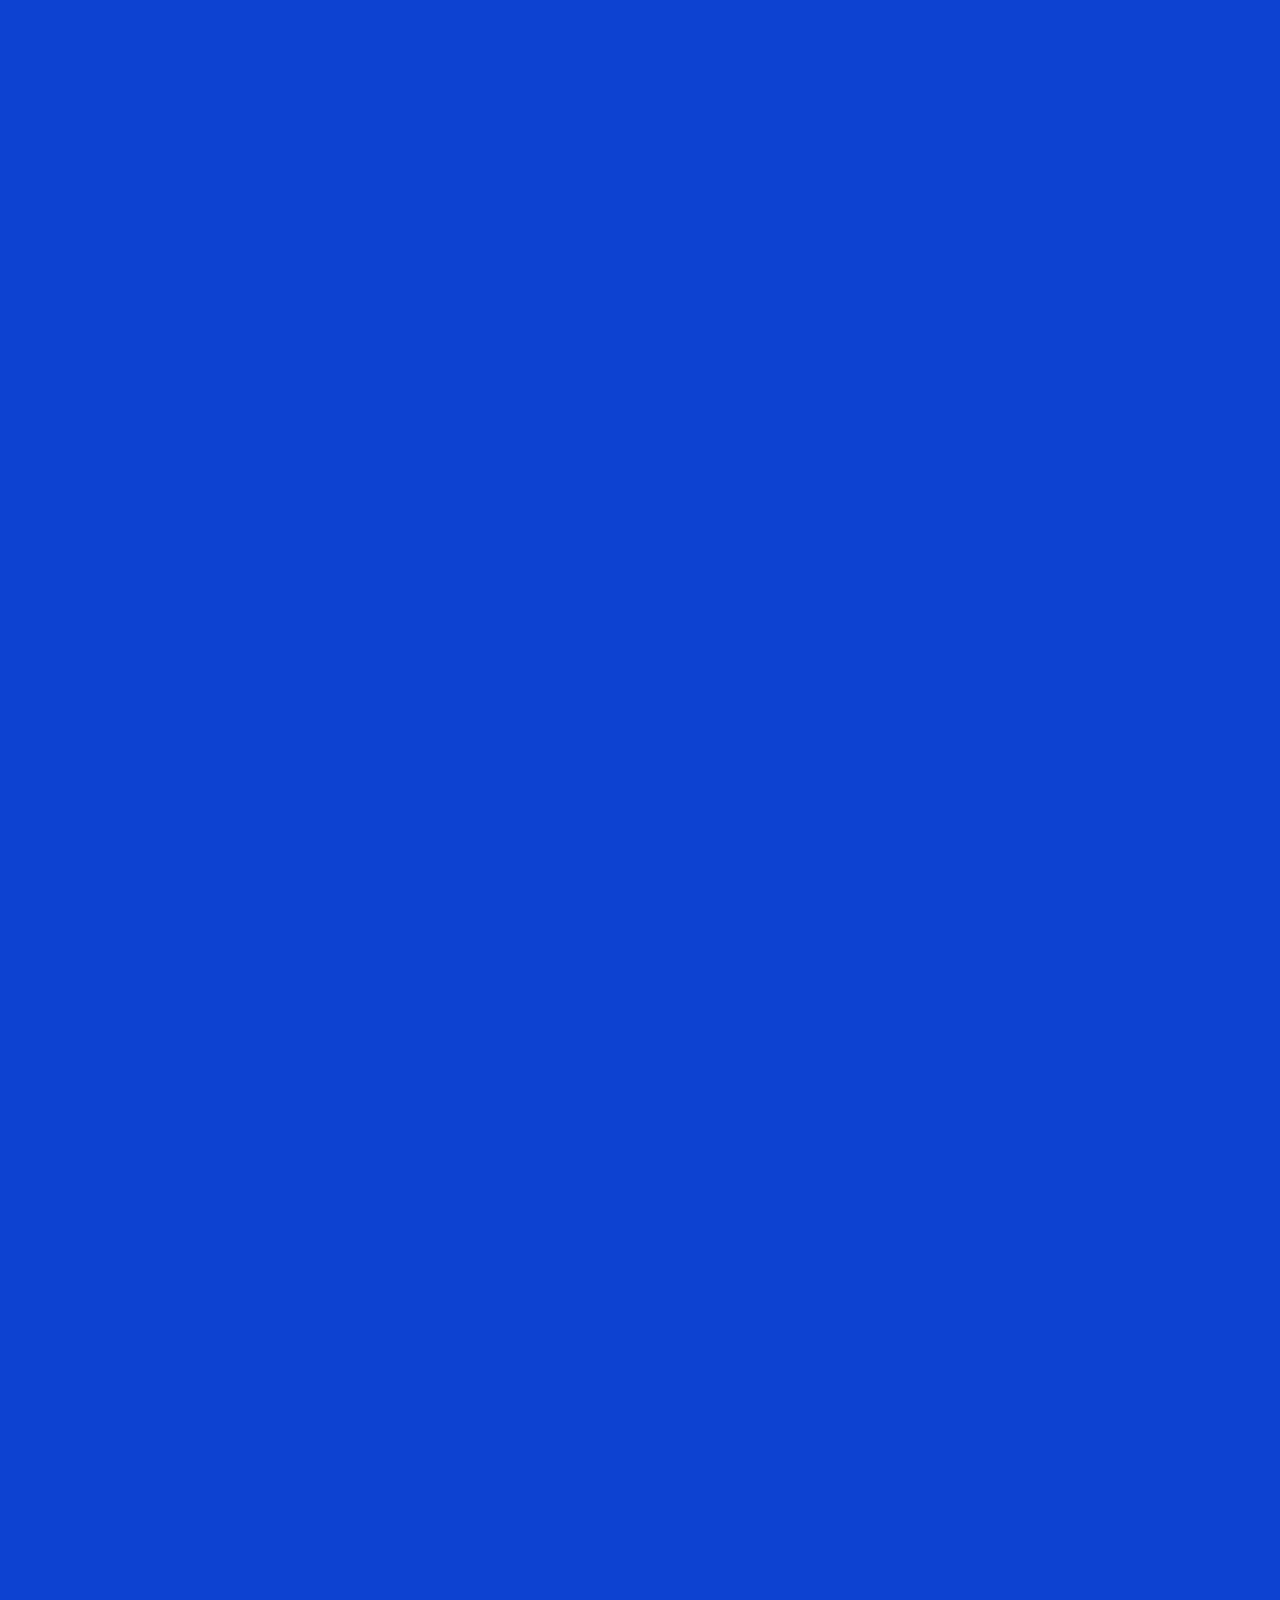
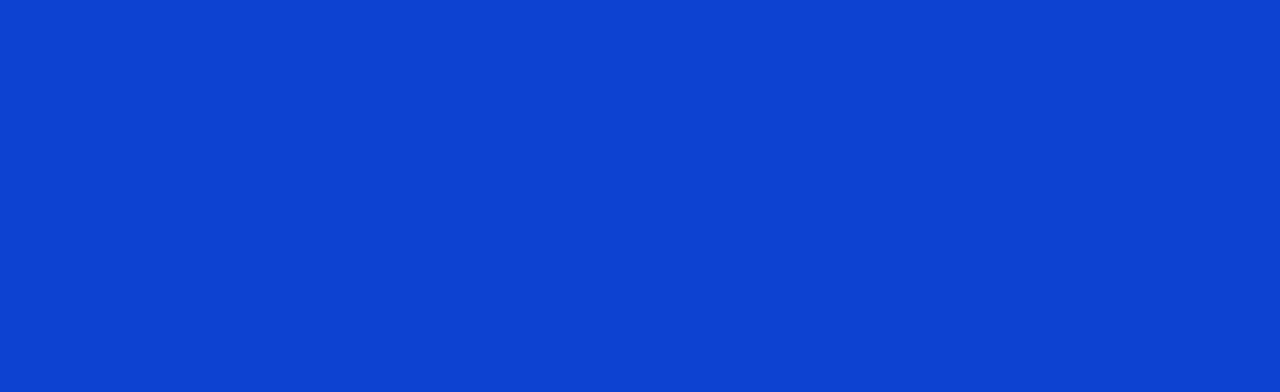
==== contact.html @ adfc702d "initial commit" ====
﻿<!DOCTYPE html>
<!--[if IE 8]><html class="no-js lt-ie9" lang="en"> <![endif]-->
<!--[if gt IE 8]>
<!--><html class="no-js" lang="en"><!--<![endif]-->
<head>

	<!-- Basic Page Needs
	================================================== -->
	<meta charset="utf-8">
	<title>Euthenia</title>
	<meta name="description"  content="Professional Creative Template" />
	<meta name="author" content="IG Design">
	<meta name="keywords"  content="ig design, website, design, html5, css3, jquery, creative, clean, animated, portfolio, blog, one-page, multi-page, corporate, business," />
	<meta property="og:title" content="Professional Creative Template" />
	<meta property="og:type" content="website" />
	<meta property="og:url" content="" />
	<meta property="og:image" content="" />
	<meta property="og:image:width" content="470" />
	<meta property="og:image:height" content="246" />
	<meta property="og:site_name" content="" />
	<meta property="og:description" content="Professional Creative Template" />
	<meta name="twitter:card" content="" />
	<meta name="twitter:site" content="https://twitter.com/IvanGrozdic" />
	<meta name="twitter:domain" content="http://ivang-design.com/" />
	<meta name="twitter:title" content="" />
	<meta name="twitter:description" content="Professional Creative Template" />
	<meta name="twitter:image" content="http://ivang-design.com/" />

	<!-- Mobile Specific Metas
	================================================== -->
	<meta name="viewport" content="width=device-width, initial-scale=1, maximum-scale=1">
	<meta name="theme-color" content="#212121"/>
    <meta name="msapplication-navbutton-color" content="#212121"/>
    <meta name="apple-mobile-web-app-status-bar-style" content="#212121"/>

	<!-- Web Fonts 
	================================================== -->
	<link href="https://fonts.googleapis.com/css?family=Muli:200,200i,300,300i,400,400i,600,600i,700,700i,800,800i,900,900i&amp;subset=latin-ext,vietnamese" rel="stylesheet">
	<link href="https://fonts.googleapis.com/css?family=Roboto:100,100i,300,300i,400,400i,500,500i,700,700i,900,900i&amp;subset=cyrillic,cyrillic-ext,greek,greek-ext,latin-ext,vietnamese" rel="stylesheet">
	
	<!-- CSS
	================================================== -->
	<link rel="stylesheet" href="css/bootstrap.min.css"/>
	<link rel="stylesheet" href="css/font-awesome.min.css"/>
	<link rel="stylesheet" href="css/animsition.min.css"/>
	<link rel="stylesheet" href="css/swiper.min.css"/>
	<link rel="stylesheet" href="css/style.css"/>
			
	<!-- Favicons
	================================================== -->
	<link rel="icon" type="image/png" href="favicon.jpg">
	<link rel="apple-touch-icon" href="apple-touch-icon.jpg">
	<link rel="apple-touch-icon" sizes="72x72" href="apple-touch-icon-72x72.jpg">
	<link rel="apple-touch-icon" sizes="114x114" href="apple-touch-icon-114x114.jpg">
	
	
</head>
<body>

	<!-- Page preloader wrap
	================================================== -->

	<div class="animsition">	
		
		<!-- Nav and Logo
		================================================== -->

		<header class="cd-header cursor-show">
			<div class="header-wrapper">
				<div class="logo-wrap">
					<a href="index.html" class="hover-target animsition-link"><img src="img/logo.png" alt=""></a>
				</div>
				<div class="nav-but-wrap">
					<div class="menu-icon hover-target">
						<span class="menu-icon__line menu-icon__line-left"></span>
						<span class="menu-icon__line"></span>
						<span class="menu-icon__line menu-icon__line-right"></span>
					</div>					
				</div>					
			</div>				
		</header>

		<div class="nav cursor-show">
			<div class="nav__content">
				<div class="curent-page-name-shadow">contact</div>
				<ul class="nav__list">
					<li class="nav__list-item"><a data-toggle="collapse" href="#collapseSub" class="hover-target" role="button" aria-expanded="false" aria-controls="collapseSub">work</a>
						<ul class="sub-links collapse" id="collapseSub">
							<li><a href="index.html" class="hover-target animsition-link">slider centerd title</a></li>
							<li><a href="index-1.html" class="hover-target animsition-link">slider centerd image</a></li>
							<li><a href="index-2.html" class="hover-target animsition-link">slider bottom title</a></li>
							<li><a href="index-3.html" class="hover-target animsition-link">slice revealer</a></li>
							<li><a href="index-4.html" class="hover-target animsition-link">masonry version</a></li>
						</ul>
					</li>
					<li class="nav__list-item"><a href="studio.html" class="hover-target animsition-link">studio</a></li>
					<li class="nav__list-item"><a href="blog.html" class="hover-target animsition-link">news</a></li>
					<li class="nav__list-item active-nav"><a href="contact.html" class="hover-target animsition-link">contact</a></li>
				</ul>
			</div>
		</div>	

		<!-- Primary Page Layout
		================================================== -->	

		<div class="shadow-title parallax-top-shadow">Hola</div>
		
		<div class="section padding-page-top padding-bottom over-hide z-bigger">
			<div class="container z-bigger">
				<div class="row page-title px-5 px-xl-2">
					<div class="col-12 parallax-fade-top">
						<h1>Say Hello</h1>
					</div>
					<div class="offset-1 col-11 parallax-fade-top mt-2 mt-sm-3">
						<p>get in touch</p>
					</div>
				</div>
			</div>
		</div>

		<div class="section padding-bottom-big over-hide z-bigger">
			<div class="container">
				<div class="row px-5 px-xl-2">
					<div class="col-lg-9">
						<div class="row ajax-form">
							<div class="col-md-6">
								<input class="hover-target" name="name" type="text" placeholder="Your Name: *" autocomplete="off"/>
							</div>	
							<div class="col-md-6 mt-4 mt-md-0">
								<input class="hover-target" name="email" type="email" placeholder="E-Mail: *" autocomplete="off"/>
							</div>	
							<div class="col-md-6 mt-4">
								<input class="hover-target" name="phone" type="tel" placeholder="Phone Number:" autocomplete="off"/>
							</div>	
							<div class="col-md-6 mt-4">
								<input class="hover-target" name="location" type="text" placeholder="City, Country:" autocomplete="off"/>
							</div>	
							<div class="col-md-6 mt-4 hover-target">
								<select name="budget" class="wide">
									<option data-display="Budget">Budget</option>
									<option value="1">$2000 - $5000</option>
									<option value="2">$5000 - $10000</option>
									<option value="3">$10000 - $25000</option>
									<option value="4">$25000 - $50000</option>
									<option value="5">$50000 and up</option>
								</select>
							</div>	
							<div class="col-md-6 mt-4 hover-target">
								<select name="interested" class="wide">
									<option data-display="Interested For">Interested For</option>
									<option value="1">Web Design</option>
									<option value="2">Photography</option>
									<option value="3">Branding</option>
									<option value="4">Illustration</option>
									<option value="5">Motion Graphics</option>
									<option value="6">Graphic Design</option>
								</select>
							</div>	
							<div class="col-md-6 mt-4">
								<input class="hover-target" name="name" type="text" placeholder="Company Name:" autocomplete="off"/>
							</div>	
							<div class="col-md-6 mt-4">
								<input class="hover-target" name="name" type="text" placeholder="Website:" autocomplete="off"/>
							</div>	
							<div class="col-md-12 mt-4">
								<textarea class="hover-target" name="message" placeholder="Tell Us Everything *"></textarea>
							</div>
							<div class="col-md-12 mt-4">
								<button class="hover-target" id="send" data-lang="en"><span>submit</span></button>
							</div>
						</div>	
					</div>
					<div class="col-lg-3 mt-4 mt-lg-0">
						<div class="section background-dark-4 p-4">
							<h6 class="mb-3">Call Us</h6>
							<p class="mb-0">+1 423 389 5987</p>
							<p class="mb-4">+1 423 389 5984</p>
							<h6 class="mb-3">Visit Us</h6>
							<p class="mb-4">99-81 middagh st, Brooklyn<br>NY 11201, USA</p>
							<h6 class="mb-3">Email Us</h6>
							<p class="mb-0">office@euthenia.com</p>
							<p class="mb-0">support@euthenia.com</p>
						</div>
					</div>
				</div>		
			</div>				
		</div>

		<div class="section contact-map padding-top-bottom-big over-hide z-bigger">
			<div class="container">
				<div class="row">
					<div class="col-12 text-center z-bigger">
						<h5>99-81 middagh st, Brooklyn<br>NY 11201, USA</h5>
					</div>
					<div class="col-md-12 mt-5 text-center">
						<a href="https://www.google.com/maps/place/99-81+Middagh+St,+Brooklyn,+NY+11201,+USA/@40.6999552,-73.9936128,17z/data=!3m1!4b1!4m5!3m4!1s0x89c25a36fb73a3d1:0xb653e2f02fd08084!8m2!3d40.6999552!4d-73.9914241" class="contact-link hover-target" target="_blank">find us on map</a>
					</div>
				</div>
			</div>		
		</div>

		<div class="section padding-top-bottom over-hide z-bigger background-dark-3 footer">
			<div class="shadow-on-footer" data-scroll-reveal="enter bottom move 30px over 0.5s after 0.1s">office@euthenia.com</div>
			<div class="container" data-scroll-reveal="enter bottom move 20px over 0.5s after 0.4s">
				<div class="row">
					<div class="col-12 text-center z-bigger py-5">
						<div class="footer-lines">
							<a href="mailto:office@euthenia.com" class="hover-target"><h4>Email Us</h4></a>
						</div>
					</div>
				</div>
			</div>		
		</div>	
		
		<!-- Social links
		================================================== -->
		
		<div class="social-fixed">
			<a href="#" class="hover-target">tw</a>
			<a href="#" class="hover-target">fb</a>
			<a href="#" class="hover-target">be</a>
			<a href="#" class="hover-target">gh</a>
		</div>
		<div class="copyr">
			2019 © <a href="https://themeforest.net/user/ig_design/portfolio" class="hover-target">Euthenia</a>
		</div>
		
		<div class="scroll-to-top hover-target"></div>
		
		<!-- Page cursor
		================================================== -->
		
        <div class='cursor' id="cursor"></div>
        <div class='cursor2' id="cursor2"></div>
        <div class='cursor3' id="cursor3"></div>		
		
	</div>

	
	<!-- JAVASCRIPT
    ================================================== -->
	<script src="js/jquery.min.js"></script>
	<script src="js/popper.min.js"></script> 
	<script src="js/bootstrap.min.js"></script>
	<script src="js/plugins.js"></script> 
	<script src="js/custom.js"></script>  
<!-- End Document
================================================== -->
</body>
</html>
---- css/style.css ----
/*
 * Table of contents:
 * 
 * from line 14 - Primary
 * from line 87 - Preloader style
 * from line 116 - Cursor
 * from line 223 - Primary style
 * from line 438 - Navigation
 * from line 843 - Home/Work/Project pages
 * from line 1623 - Studio page
 * from line 1712 - Blog/Post page
 * from line 2131 - Contact
 * from line 2558 - Media, for smaller screens
 *
 */

/* #Primary
================================================== */

body{
	font-family: 'Roboto', sans-serif;
	font-weight: 300;
	font-size: 15px;
	line-height: 1.7;
	color: #c4c3ca;
	/* background-color: #1f2029; */
	background-color: #0d42d1;
	overflow-x: hidden;
}
h1, h2, h3, h4, h5, h6,
.h1, .h2, .h3, .h4, .h5, .h6{
	font-family: 'Muli', sans-serif;
	font-weight: 300;
	margin-bottom: 0;
	line-height: 1.35;
	color: #fff;
}
h1, .h1 {
	font-size: 3.2rem;
	font-weight: 600;
}
h2, .h2 {
	font-size: 3.2rem;
}
h3, .h3 {
	font-size: 2.6rem;
	font-weight: 400;
}
h4, .h4 {
	font-size: 1.9rem;
	font-weight: 400;
}
h5, .h5 {
	font-size: 1.35rem;
	font-weight: 400;
}
h6, .h6 {
	font-size: 1rem;
	text-transform: uppercase;
	font-weight: 700;
	margin-bottom: 1rem;
}
::selection {
	color: #fff;
}
::-moz-selection {
	color: #fff;
}
::selection {
	background-color: #000;
}
::-moz-selection {
	background-color: #000;
}
mark{
	color:#212121;
}
.lead {
	font-size: 1.15rem;
	font-weight: 300;
}
.lead-big {
	font-size: 1.55rem;
	line-height: 1.6;
	font-weight: 300;
}

/* #Preloader style
================================================== */

.animsition-loading,
.animsition-loading:after {
	width: 36px;
	height: 36px;
	position: fixed;
	top: 50%;
	left: 50%;
	margin-top: -18px;
	margin-left: -18px;
	border-radius: 50%;
	z-index: 100;
}
.animsition-loading {
	opacity: .2;
	background-color: transparent;
	border:none;
	background-color: #fff;
	animation: loaderAnim 0.7s linear infinite alternate forwards;
}
@keyframes loaderAnim {
	to {
		opacity: 1;
		transform: scale3d(0.5,0.5,1);
	}
}

/* #Cursor
================================================== */

.cursor,
.cursor2,
.cursor3{
	position: fixed;
	border-radius: 50%;	
	transform: translateX(-50%) translateY(-50%);
	pointer-events: none;
	left: -100px;
	top: 50%
}
.cursor{
	background-color: #fff;
	height: 0;
	width: 0;
	z-index: 99999;
}
.cursor2,.cursor3{
	height: 36px;
	width: 36px;
	z-index:99998;
	-webkit-transition:all 0.3s ease-out;
	transition:all 0.3s ease-out
}
.cursor2.hover,
.cursor3.hover{
	-webkit-transform:scale(2) translateX(-25%) translateY(-25%);
	transform:scale(2) translateX(-25%) translateY(-25%);
	border:none
}
.cursor2{
	border: 2px solid #fff;
	box-shadow: 0 0 22px rgba(255, 255, 255, 0.6);
}
.cursor2.hover{
	background: rgba(255,255,255,.1);
	box-shadow: 0 0 12px rgba(255, 255, 255, 0.2);
}
.scale-up .cursor2,
.scale-up .cursor3{
	opacity: 0;
}

.cursor-dark .cursor2,
.cursor-dark .cursor3{
	border: 2px solid #4b4d64;
	box-shadow: 0 0 14px rgba(75, 77, 100, 0.3);
}
.cursor-dark .cursor2.hover,
.cursor-dark .cursor3.hover{
	background: rgba(75, 77, 100, 0.3);
	border: none;
	box-shadow: 0 0 14px rgba(75, 77, 100, 0.2);
}


.video-cursor .cursor2.hover,
.video-cursor .cursor3.hover{
	opacity: 0;
}


@media screen and (max-width: 1200px){
	.cursor,.cursor2,.cursor3{
		display: none
	}
}
	
a {
	cursor: pointer;
}
a:hover {
	text-decoration: none;
}

/* #back to top arrow
================================================== */

.scroll-to-top{
	position: fixed;
	bottom: 210px;
	right: 36px;
	opacity: 0;
	visibility: hidden;
	width: 10px;
	height: 40px;
	z-index: 251;
	background-repeat: no-repeat;
	background-position: top center;
	background-size: 10px 40px;
	cursor: pointer;
	background-image: url('../img/arrow-up.png');
	transform: translateY(-15px);
	-webkit-transition: all 250ms linear;
	transition: all 250ms linear; 
}
.scroll-to-top:hover{
	bottom: 212px;
}
.scroll-to-top.active-arrow{
	opacity: 1;
	visibility: visible;
	transform: translateY(0);
}

/* #Primary style
================================================== */

.section {
    position: relative;
	width: 100%;
	display: block;
}
.relative {
    position: relative;
}
.over-hide{
	overflow: hidden;
}
.full-height {
	height: 100vh;
}
.hero-full-height {
	height: calc(100vh - 140px);
}
.half-height {
	height: 50vh;
}
.big-55-height {
	height: 55vh;
}
.big-60-height {
	height: 60vh;
}
.big-65-height {
	height: 65vh;
}
.big-70-height {
	height: 70vh;
}
.big-75-height {
	height: 75vh;
}
.big-80-height {
	height: 80vh;
}
.max-width-80 {
	max-width: 80%;
}
.background-white {
	background-color: #ffffff;
}
.background-grey {
	background-color: #fbfbfb;
}
.background-grey-1 {
	background-color: #f9f9f9;
}
.background-dark {
	background-color: #101010;
}
.background-dark-1 {
	background-color: #242424;
}
.background-dark-2 {
	background-color: #1f2029;
}
.background-dark-3,
.background-dark-4 {
	background-color: #14151a;
}
.background-black {
	background-color: #000000;
}
.color-black {
	color: #000000;
}
.color-white {
	color: #ffffff;
}
.color-grey {
	color: #e1e1e1;
}
.img-wrap  {
	position:relative;
	width:100%;
	display:block;
}
.img-wrap img {
	width:100%;
	height: auto;
	display:block;
}
.z-bigger  {
	z-index:10;
}
.z-bigger-20  {
	z-index:20;
}
.z-bigger-30  {
	z-index:30;
}
.z-bigger-40  {
	z-index:40;
}
.z-bigger-50  {
	z-index:50;
}
.container.z-bigger  {
	z-index: 50;
}
.z-too-big  {
	z-index:11000;
}
.padding-page-top {
	padding-top: 250px;
}
.padding-top-bottom {
	padding-top: 100px;
	padding-bottom: 100px;
}
.padding-top {
	padding-top: 100px;
}
.padding-bottom {
	padding-bottom: 100px;
}
.padding-top-bottom-big {
	padding-top: 140px;
	padding-bottom: 140px;
}
.padding-top-big {
	padding-top: 140px;
}
.padding-bottom-big {
	padding-bottom: 140px;
}
.padding-top-bottom-small {
	padding-top: 70px;
	padding-bottom: 70px;
}
.padding-top-small {
	padding-top: 70px;
}
.padding-bottom-small {
	padding-bottom: 70px;
}
.padding-top-bottom-smaller {
	padding-top: 50px;
	padding-bottom: 50px;
}
.padding-top-smaller {
	padding-top: 50px;
}
.padding-bottom-smaller {
	padding-bottom: 50px;
}
.page-title h1{
	position: relative;
	font-size: 70px;
	color: #fff;
	font-weight: 900;
	line-height: 1;
	z-index: 2;
}
.page-title p{
	position: relative;
	font-size: 24px;
	font-weight: 500;
	padding-left: 45px;
	z-index: 2;
}
.page-title p:before{
	position: absolute;
	content: '';
	top:50%;
	left: 0;
	width:25px;
	height: 3px;
	background-color: #fff;
}
.page-title-small p{
	position: relative;
	font-size: 18px;
	font-weight: 500;
	letter-spacing: 1px;
	padding-left: 95px;
	z-index: 2;
}
.page-title-small p:before{
	position: absolute;
	content: '';
	top:50%;
	left: 35px;
	width: 40px;
	height: 1px;
	background-color: #616481;
}
.shadow-title{
	position: fixed;
	top: 0;
	margin-top: 80px;
	left: 20px;
	width: 100%;
	height: 300%;
	text-align: left;
	font-family: 'Muli', sans-serif;
	-webkit-writing-mode: vertical-lr;
	writing-mode: vertical-lr;
	font-size: 14vw;
	line-height: 1;
	color: rgba(200,200,200,.1);
	background: linear-gradient(90deg, rgba(200,200,200,0), rgba(200,200,200,0.65));
	-webkit-background-clip: text;
	-webkit-text-fill-color: transparent;
	font-weight: 900;
	z-index: 1;
}


/* #Navigation
================================================== */
 
.header{
    position: fixed;
	width:100%;
	top:0;
	left:0;
	z-index:100;
} 
.header-wrapper{
    position: relative;
	width: calc(100% - 100px);
	margin-left: 50px;
} 
.logo-wrap {
	position: absolute;
	display:block;
	left:0;
	top: 44px;
	cursor: pointer;
}
.logo-wrap a {
	cursor: pointer;
}
.logo-wrap img{
	height:12px;
	width:auto;
	display:block;
	cursor: pointer;
}
.cd-header {
	position: absolute;
	top: 0;
	left: 0;
	background: rgba(20, 21, 26, 0.96);
	width: 100%;
	z-index: 2002;
	box-shadow: 0 1px 2px rgba(0, 0, 0, 0.1);
	height: 100px;
	background: transparent;
	box-shadow: none;
	-webkit-transition: all 300ms linear;
	-moz-transition: all 300ms linear;
	-o-transition: all 300ms linear;
	-ms-transition: all 300ms linear;
	transition: all 300ms linear; 
	-webkit-transform: translate3d(0, 0, 0);
	-moz-transform: translate3d(0, 0, 0);
	-ms-transform: translate3d(0, 0, 0);
	-o-transform: translate3d(0, 0, 0);
	transform: translate3d(0, 0, 0);
	-webkit-backface-visibility: hidden;
	backface-visibility: hidden;
}
.cd-header.is-fixed {
	position: fixed;
	top: -100px;
	background-color: rgba(20, 21, 26, 0.96);
	-webkit-transition: -webkit-transform 0.3s;
	-moz-transition: -moz-transform 0.3s;
	transition: transform 0.3s;
}
.cd-header.is-visible {
	-webkit-transform: translate3d(0, 100%, 0);
	-moz-transform: translate3d(0, 100%, 0);
	-ms-transform: translate3d(0, 100%, 0);
	-o-transform: translate3d(0, 100%, 0);
	transform: translate3d(0, 100%, 0);
}
.cd-header.menu-is-open {
	background-color: rgba(21, 21, 21, 0);
}


.nav-but-wrap{ 
	position: relative;
	display: inline-block;
	float: right;
	padding-left: 15px;
	padding-top: 15px;
	margin-top: 26px;
	-webkit-transition : all 0.3s ease-out;
	-moz-transition : all 0.3s ease-out;
	-o-transition :all 0.3s ease-out;
	transition : all 0.3s ease-out;
}
.menu-icon {
	height: 30px;
	width: 30px;
	position: relative;
	z-index: 2;
	cursor: pointer;
	display: block;
}
.menu-icon__line {
	height: 2px;
	width: 30px;
	display: block;
	background-color: #fff;
	margin-bottom: 7px;
	cursor: pointer;
	-webkit-transition: background-color .5s ease, -webkit-transform .2s ease;
	transition: background-color .5s ease, -webkit-transform .2s ease;
	transition: transform .2s ease, background-color .5s ease;
	transition: transform .2s ease, background-color .5s ease, -webkit-transform .2s ease;
}
.menu-icon__line-left {
	width: 16.5px;
	-webkit-transition: all 200ms linear;
	-moz-transition: all 200ms linear;
	-o-transition: all 200ms linear;
	-ms-transition: all 200ms linear;
	transition: all 200ms linear;
}
.menu-icon__line-right {
	width: 16.5px;
	float: right;
	-webkit-transition: all 200ms linear;
	-moz-transition: all 200ms linear;
	-o-transition: all 200ms linear;
	-ms-transition: all 200ms linear;
	transition: all 200ms linear;
}
.menu-icon:hover .menu-icon__line-left,
.menu-icon:hover .menu-icon__line-right {
	width: 30px;
}

.nav {
	position: fixed;
	z-index: 98;
}
.nav:before, .nav:after {
	content: "";
	position: fixed;
	width: 100vw;
	height: 100vh;
	background: rgba(20, 21, 26,0.6);
	z-index: -1;
	-webkit-transition: -webkit-transform cubic-bezier(0.77, 0, 0.175, 1) 0.8s;
	transition: -webkit-transform cubic-bezier(0.77, 0, 0.175, 1) 0.8s;
	transition: transform cubic-bezier(0.77, 0, 0.175, 1) 0.8s;
	transition: transform cubic-bezier(0.77, 0, 0.175, 1) 0.8s, -webkit-transform cubic-bezier(0.77, 0, 0.175, 1) 0.8s;
	-webkit-transform: translateX(0%) translateY(-100%);
          transform: translateX(0%) translateY(-100%);
}
.nav:after {
	background: rgba(9,9,12,1);
	-webkit-transition-delay: 0s;
          transition-delay: 0s;
}
.nav:before {
	-webkit-transition-delay: .2s;
          transition-delay: .2s;
}
.nav__content {
	position: fixed;
	visibility: hidden;
	top: 50%;
	margin-top: 40px;
	-webkit-transform: translate(0%, -50%);
          transform: translate(0%, -50%);
	width: 100%;
	text-align: center;
}
.curent-page-name-shadow {
	position: absolute;
	top: 50%;
	left: -100%;
	width: 300%;
	text-align: center;
	-webkit-transform: translateY(-50%);
          transform: translateY(-50%);
	font-family: 'Poppins', sans-serif;
	font-size: 22vw;
	margin-top: 40px;
	font-weight: 900;
	color: #fff;
	opacity: 0;
	z-index: 1;
    -webkit-transition: all 300ms linear;
    transition: all 300ms linear; 
}
.nav__list {
	position: relative;
	padding: 0;
	margin: 0;
	z-index: 2;
}
.nav__list-item {
	position: relative;
	display: block;
	-webkit-transition-delay: 0.8s;
          transition-delay: 0.8s;
	opacity: 0;
	text-align: center;
	color: #fff;
	overflow: hidden; 
	font-family: 'Poppins', sans-serif;
	font-size: 8vh;
	font-weight: 700;
	line-height: 1.05;
	letter-spacing: 3px;
	-webkit-transform: translate(0%, 100%);
          transform: translate(0%, 100%);
	-webkit-transition: opacity .2s ease, -webkit-transform .3s ease;
	transition: opacity .2s ease, -webkit-transform .3s ease;
	transition: opacity .2s ease, transform .3s ease;
	transition: opacity .2s ease, transform .3s ease, -webkit-transform .3s ease;
	margin-top: 0;
	margin-bottom: 0;
}
.nav__list-item a{ 
	position: relative;
	text-decoration: none;
	color: rgba(255,255,255,0.6);
	overflow: hidden; 
	cursor: pointer;
	padding-left: 5px;
	padding-right: 5px;
	z-index: 2;
	display: inline-block;
    -webkit-transition: all 200ms linear;
    transition: all 200ms linear; 
}
.nav__list-item a:after{ 
	position: absolute;
	content: '';
	bottom: 2px;
	left: 0;
	width: 100%;
	height: 0;
	opacity: 0;
	margin-top: 3px;
	background-color: rgba(255,255,255,0.2);
	z-index: 1;
    -webkit-transition: all 200ms linear;
    transition: all 200ms linear; 
}
.nav__list-item a:hover:after{ 
	height: 20px;
	opacity: 1;
}
.nav__list-item a:hover{
	color: rgba(255,255,255,1);
}
.nav__list-item.active-nav a{
	color: rgba(255,255,255,1);
}
.nav__list-item.active-nav a:after{ 
	height: 20px;
	opacity: 1;
}
body.nav-active .nav__content {
	visibility: visible;
}
body.nav-active .cd-header.is-fixed {
	-webkit-transform: translate3d(0, 100%, 0);
	-moz-transform: translate3d(0, 100%, 0);
	-ms-transform: translate3d(0, 100%, 0);
	-o-transform: translate3d(0, 100%, 0);
	transform: translate3d(0, 100%, 0);
}
body.nav-active .cd-header.is-visible {
}
body.nav-active .menu-icon__line {
	background-color: #fff;
	-webkit-transform: translate(0px, 0px) rotate(-45deg);
          transform: translate(0px, 0px) rotate(-45deg);
}
body.nav-active .menu-icon__line-left {
	width: 15px;
	-webkit-transform: translate(2px, 4px) rotate(45deg);
          transform: translate(2px, 4px) rotate(45deg);
}
body.nav-active .menu-icon__line-right {
	width: 15px;
	float: right;
	-webkit-transform: translate(-3px, -3.5px) rotate(45deg);
          transform: translate(-3px, -3.5px) rotate(45deg);
}
body.nav-active .menu-icon:hover .menu-icon__line-left,
body.nav-active .menu-icon:hover .menu-icon__line-right {
	width: 15px;
}
body.nav-active .nav {
	visibility: visible;
}
body.nav-active .nav:before, body.nav-active .nav:after {
	-webkit-transform: translateX(0%) translateY(0%);
          transform: translateX(0%) translateY(0%);
}
body.nav-active .nav:after {
	-webkit-transition-delay: .1s;
          transition-delay: .1s;
}
body.nav-active .nav:before {
	-webkit-transition-delay: 0s;
          transition-delay: 0s;
}
body.nav-active .curent-page-name-shadow {
	margin-top: -25px;
	opacity: 0.08;
	-webkit-transition-delay: 0.5s;
          transition-delay: 0.5s;
}
body.nav-active .nav__list-item {
	opacity: 1;
	-webkit-transform: translateX(0%);
          transform: translateX(0%);
	-webkit-transition: opacity .3s ease, color .3s ease, -webkit-transform .3s ease;
	transition: opacity .3s ease, color .3s ease, -webkit-transform .3s ease;
	transition: opacity .3s ease, transform .3s ease, color .3s ease;
	transition: opacity .3s ease, transform .3s ease, color .3s ease, -webkit-transform .3s ease;
}
body.nav-active .nav__list-item:nth-child(0) {
	-webkit-transition-delay: 0.4s;
          transition-delay: 0.4s;
}
body.nav-active .nav__list-item:nth-child(1) {
	-webkit-transition-delay: 0.5s;
          transition-delay: 0.5s;
}
body.nav-active .nav__list-item:nth-child(2) {
	-webkit-transition-delay: 0.6s;
          transition-delay: 0.6s;
}
body.nav-active .nav__list-item:nth-child(3) {
	-webkit-transition-delay: 0.7s;
          transition-delay: 0.7s;
}
body.nav-active .nav__list-item:nth-child(4) {
	-webkit-transition-delay: 0.8s;
          transition-delay: 0.8s;
}
body.nav-active .nav__list-item:nth-child(5) {
	-webkit-transition-delay: 0.9s;
          transition-delay: 0.9s;
}
body.nav-active .nav__list-item:nth-child(6) {
	-webkit-transition-delay: 1s;
          transition-delay: 1s;
}
body.nav-active .nav__list-item:nth-child(7) {
	-webkit-transition-delay: 1.1s;
          transition-delay: 1.1s;
}
body.nav-active .nav__list-item:nth-child(8) {
	-webkit-transition-delay: 1.2s;
          transition-delay: 1.2s;
}
body.nav-active .nav__list-item:nth-child(9) {
	-webkit-transition-delay: 1.3s;
          transition-delay: 1.3s;
}
body.nav-active .nav__list-item:nth-child(10) {
	-webkit-transition-delay: 1.4s;
          transition-delay: 1.4s;
}
.nav__list .sub-links{ 
	position: relative;
	padding: 0;
	margin: 0;
	margin-bottom: 20px;
    -webkit-transition: all 200ms linear;
    transition: all 200ms linear; 
}
.nav__list .sub-links li{ 
	padding: 0;
	margin: 0 auto;
	text-align: center;
	margin-top: 7px;
	margin-bottom: 7px;
	display: block;
}
.nav__list .sub-links li:first-child{ 
	margin-top: 0;
}
.nav__list .sub-links li a{ 
	color: rgba(255,255,255,.6);
	overflow: hidden;
	font-family: 'Roboto', sans-serif;
	font-weight: 400;
	font-size: 15px;
	line-height: 22px;
	letter-spacing: 2px;
	padding: 0;
	margin: 0 auto;
	text-align: center;
	max-width: 250px;
	display: block;
    -webkit-transition: all 200ms linear;
    transition: all 200ms linear; 
}
.nav__list .sub-links li a:after{ 
	display: none;
}
.nav__list .sub-links li a:hover{ 
	color: rgba(255,255,255,1);
}
.nav__list .sub-links li.active-nav a{ 
	color: rgba(255,255,255,1);
}

/* #Home Slider
================================================== */
 
.swiper-wrapper{
	position: relative;
	padding: 0;
	margin: 0;
	list-style: none;
	z-index: 3;
	cursor: grab;
}
.swiper-wrapper:active,
.swiper-wrapper:focus{
	cursor: grabbing;
	cursor: url('../img/grabbing.png') 28 15,grabbing;
}
.swiper-slide{
	position: relative;
	padding: 0;
	margin: 0;
}
.swiper-slide{
	width: auto;
	z-index: 3;
	cursor: grab;
    display: -webkit-box;
	display: -ms-flexbox;
	display: -webkit-flex;
	display: flex;
	-webkit-box-pack: center;
	-ms-flex-pack: center;
	-webkit-justify-content: center;
	justify-content: center;
	-webkit-box-align: center;
	-ms-flex-align: center;
	-webkit-align-items: center;
	align-items: center;
    transition: all 250ms linear;
	float: left;
}
.swiper-slide:active,
.swiper-slide:focus{
	cursor: grabbing;
	cursor: url('../img/grabbing.png') 28 15,grabbing;
}

.swiper-slide.bottom-name{
	-webkit-box-align: end;
	-ms-flex-align: end;
	-webkit-align-items: end;
	align-items: flex-end;
}

.swiper-slide a{
	cursor: pointer;
	margin: 0 100px;
}
.swiper-slide.bottom-name a{
	cursor: pointer;
	margin: 0;
}
.swiper-slide h1{
	position: relative; 
	font-size: 60px;
	letter-spacing: 3px;
	line-height: 1;
	font-weight: 800;
	text-align: center;
	padding: 0 5px;
	cursor: pointer;
	width: 100%;
	z-index: 3;
    -webkit-transition: all 200ms linear;
    transition: all 200ms linear; 
}
.swiper-slide.bottom-name h1{
	padding: 20px 100px;
	font-weight: 900;
	border-top: 1px solid rgba(255,255,255,0.2);
	border-right: 1px solid rgba(255,255,255,0.2);
	-webkit-text-stroke: 2px #fff;
	text-stroke: 2px #fff;
	-webkit-text-fill-color: transparent;
	text-fill-color: transparent;
	color: transparent;
}
.swiper-slide.bottom-name:first-child h1{
	border-left: 1px solid rgba(255,255,255,0.2);
}
.swiper-slide.bottom-name h1:before{
	background-color: rgba(255,255,255,.1);
}
.case-study-name.bottom-name.active h1:before{
	opacity: 1;
	height: 100%;
}
.case-study-name.bottom-name.active h1{
	opacity: 1;
	-webkit-text-stroke: 2px transparent;
	text-stroke: 2px transparent;
	-webkit-text-fill-color: #fff;
	text-fill-color: #fff;
	color: #fff;
}
.swiper-slide h1:before{
	position: absolute; 
	content: '';
	left: 0;
	height: 0;
	bottom: 0px;
	background-color: rgba(255,255,255,.5);
	cursor: pointer;
	width: 100%;
	z-index: 2;
	opacity: 0;
    -webkit-transition: all 200ms linear;
    transition: all 200ms linear; 
}
/* Scrollbar */
.swiper-scrollbar {
	border-radius: 0;
	position: relative;
	-ms-touch-action: none;
	background: rgba(255, 255, 255, 0.2);
}
.swiper-container-horizontal > .swiper-scrollbar {
	position: absolute;
	left: 30%;
	right: 30%;
	bottom: 35px;
	z-index: 50;
	height: 1px;
	width: 40%;
}
.swiper-container-horizontal > .swiper-scrollbar.bottom-name {
	bottom: 140px;
}
.swiper-scrollbar-drag {
	height: 19px;
	border-radius: 50%;
	position: relative;
	background: rgba(255, 255, 255, 1);
	box-shadow: 0 0 0 0 rgba(255, 255, 255, 1);
	left: 0;
	top: -9px;
	cursor: pointer;
}
.swiper-scrollbar-drag:active,
.swiper-scrollbar-drag:focus{
	cursor: grabbing;
	box-shadow: 0 0 0 15px rgba(255, 255, 255, 0.1); 
}

.case-study-name h1{
	opacity: 0.6;
	-webkit-transition: all 200ms linear;
	transition: all 200ms linear; 
}
.case-study-name h1:hover{
	opacity: 1;
}
.case-study-name.active h1{
	opacity: 1;
}
.case-study-name.active h1:before{
	opacity: 1;
	height: 20px;
}
.case-study-images {
	position: absolute;
	top: 0;
	left: 0;
	width: 100%;
	height: 100%;
	margin:0;
	z-index: 1;
}	
.case-study-images li {
	position: absolute;
	width: 100%;
	height: 100%;
	top: 0;
	left: 0;
	overflow: hidden;
	list-style:none;
	-webkit-transition: all 300ms linear;
	transition: all 300ms linear; 
}	
.case-study-images li .img-hero-background{
	position: absolute;
	width: 100%;
	height: 100%;
	background-size: cover;
	background-position:center center;
	background-repeat:no-repeat;
	top: 0;
	left: 0;
	overflow: hidden;
	list-style:none;
	opacity: 0;
	z-index: 5;	
	-webkit-transition: all 300ms linear;
	transition: all 300ms linear; 
}
.case-study-images li .img-hero-background.no-blur{
	-webkit-clip-path: none;
	clip-path: none;
}
.case-study-images li.show .img-hero-background.no-blur {
	opacity: 0.45;
} 
.case-study-images li h2{
	position: absolute;
	width: 300%;
	text-align: center;
	font-size: 16vw;
	line-height: 0.8;
	color: rgba(200,200,200,.1);
	background: linear-gradient(rgba(75, 77, 100,0.8), rgba(75, 77, 100,0));
	-webkit-background-clip: text;
	-webkit-text-fill-color: transparent;
	font-weight: 900;
	bottom: 0;
	left: -100%;
	list-style:none;
	opacity: 0;
	z-index: 7;
	-webkit-transform: translateY(-30px);
	transform: translateY(-30px);	
	-webkit-transition: all 300ms linear;
	transition: all 300ms linear; 
}
.case-study-images li h2.no-blur-image{
	color: rgba(200,200,200,.1);
	/* background: linear-gradient(rgba(75, 77, 100,0.5), rgba(75, 77, 100,0)); */
	background: linear-gradient(rgba(143, 153, 202, 0.5), rgba(143, 153, 202, 0));
	-webkit-background-clip: text;
	-webkit-text-fill-color: transparent;
	mix-blend-mode: none;
}
.case-study-images li h2.bottom-name{
	text-align: center;
	font-size: 14vw;
	line-height: 0.8;
	color: #353746;
	background: none;
	-webkit-background-clip: none;
	-webkit-text-fill-color: #353746;
	bottom: auto;
	top: 50%;
	margin-top: -20px;
	mix-blend-mode: screen;		
	-webkit-transform: translateY(-50%);
	transform: translateY(-50%);	
	-webkit-transition: all 400ms linear;
	transition: all 400ms linear; 
}
.case-study-images li.show h2.bottom-name{	
	-webkit-transform: translateY(-50%);
	transform: translateY(-50%);
	margin-top: -40px;	
}
.case-study-images li h2.fullscreen-image{
	color: #353746;
}
.case-study-images li h2.fullscreen-image.no-blur{
	background: none;
	-webkit-background-clip: #353746;
	-webkit-text-fill-color: #353746;
	color: #353746;
	mix-blend-mode: screen;
}
.case-study-images li.show h2 {
	opacity: 1;
	-webkit-transform: translateY(0);
	transform: translateY(0);
}
.case-study-images li .img-hero-background-over{
	position: absolute;
	width: 60%;
	height: 60%;
	-webkit-background-size: cover;
	-moz-background-size: cover;
	-o-background-size: cover;
	background-size: cover;
	background-position:center center;
	background-repeat:no-repeat;
	top: 20%;
	left: 20%;
	overflow: hidden;
	list-style:none;
	opacity: 0;
	z-index: 8;
	box-shadow: 0 0 20px rgba(0,0,0,.3);
	-webkit-transition: all 300ms linear;
	transition: all 300ms linear; 
}
.case-study-images li .img-hero-background-over:after{
	position: absolute; 
	content: '';
	left: 0;
	height: 100%;
	top: 0px;
	background-color: #111;
	width: 100%;
	z-index: 9;
	opacity: 0.3;
}
.case-study-images li.show .img-hero-background {
	opacity: 0.5;
} 
.case-study-images li.show .img-hero-background-over {
	opacity: 1;
}
.case-study-images li .hero-number-fixed{
	position: absolute;
	bottom: 70px;
	left: 50%;
	width: 40px;
	text-align: center;
	display: block;
	letter-spacing: 2px;
	list-style:none;
	font-size: 13px;
	margin-left: 30px;
	font-family: 'Poppins', sans-serif;
	font-weight: 300;
	line-height: 1;
	color: #fff;
	z-index: 6;
}
.case-study-images li .hero-number-fixed.bottom-name{
	bottom: 170px;
}
.case-study-images li .hero-number.bottom-name{
	bottom: 170px;
}
.case-study-images li .hero-number-fixed:before{
	position: absolute;
	content: '';
	top: 50%;
	left: -60px;
	width: 60px;
	height: 1px;
	z-index: 1;
	background-color: rgba(255,255,255,.6);
} 
.case-study-images li .hero-number{
	position: absolute;
	bottom: 70px;
	left: 50%;
	width: 40px;
	margin-left: -70px;
	text-align: center;
	display: block;
	letter-spacing: 2px;
	list-style:none;
	opacity: 0;
	font-size: 13px;
	font-family: 'Poppins', sans-serif;
	font-weight: 300;
	line-height: 1;
	color: #fff;
	z-index: 6;
	-webkit-transform: translateY(100%);
	transform: translateY(100%);
	-webkit-transition: all 300ms linear;
	transition: all 300ms linear; 
}
.case-study-images li.show .hero-number {
	opacity: 1;
	-webkit-transform: translateY(0);
	transform: translateY(0);
} 

/* #Home/Work Slice Reveal
================================================== */

.scroll-img {
	width: 800px;
	max-width: 100%;
	min-width: 200px;
	height: 40vh;
	min-height: 250px;
	background-size: cover;
	overflow: hidden;
}
.uncover__img {
	width: 100%;
	height: 100%;
	background-size: cover;
	background-position: 50% 50%;
}
.uncover__slices {
	width: 100%;
	height: 100%;
	position: absolute;
	top: 0;
	left: 0;
	display: flex;
}
.uncover__slices--vertical {
	flex-direction: row;
}
.uncover__slices--horizontal {
	flex-direction: column;
}
.uncover__slices--horizontal-double {
	display: grid;
	grid-template-columns: 50% 50%;
}
.uncover__slices--vertical-double {
	display: grid;
	grid-template-rows: 50% 50%;
}
.uncover__slice {
	color: #1f2029;
	background-color: #1f2029;
	flex: 1;
}
.hover-portfolio-box{
	cursor: url('../img/more.png') 17 17,pointer;
}
.hover-portfolio-box .scroll-img:after{
	position: absolute;
	background-color: #1f2029;
	z-index: 1;
	top: 0;
	left: 0;
	width: 100%;
	height: 100%;
	content: '';
	opacity: 0;
    -webkit-transition: all 200ms linear;
    transition: all 200ms linear; 
}
.hover-portfolio-box:hover .scroll-img:after{
	opacity: 0.7;
}
.hover-portfolio-box p{
	position: absolute;
	bottom: 15px;
	left: 30px;
	color: #ebebeb;
	font-size: 16px;
	line-height: 16px;
	font-weight: 300;
	font-style: italic;
	opacity: 0;
	-webkit-writing-mode: vertical-lr;
	writing-mode: vertical-lr;
	-webkit-transform: translateX(20px);
	transform: translateX(20px);
	cursor: pointer;
	letter-spacing: 3px;
	margin: 0;
	padding: 0;
	z-index: 3;
	cursor: url('../img/more.png') 17 17,pointer;
    -webkit-transition: all 300ms linear;
    transition: all 300ms linear; 
}
.hover-portfolio-box:hover p{
	opacity: 1;
	-webkit-transform: translateX(0);
	transform: translateX(0);
}
.hover-portfolio-box h4{
	position: absolute;
	bottom: 15px;
	right: 30px;
	color: #fff;
	line-height: 1;
	opacity: 0;
	-webkit-transform: translateY(-20px);
	transform: translateY(-20px);
	cursor: pointer;
	margin: 0;
	padding: 0;
	z-index: 4;
	cursor: url('../img/more.png') 17 17,pointer;
	letter-spacing: 2px;
    -webkit-transition: all 300ms linear;
    transition: all 300ms linear; 
}
.hover-portfolio-box:hover h4{
	opacity: 1;
	-webkit-transform: translateY(0);
	transform: translateY(0);
}

/* #Portfolio Masonry
================================================== */

#projects-grid{
	position: relative;
	text-align: center;
	margin: 0 auto;
	width: 1145px;
	max-width: 90%;
}
#projects-grid:after {
  content: '';
  display: block;
  clear: both;
}
.portfolio-box{
	position: relative;
	float: left;
	display: inline-block;
	box-sizing: border-box;
	overflow: hidden;
	width: calc(50% - 50px);
	margin: 25px;
	margin-left: 24px;
	-webkit-transform: translate3d(1px,0,0);
	transform: translate3d(1px,0,0);
	cursor: pointer;
	cursor: url('../img/more.png') 17 17,pointer;
    -webkit-transition: all 300ms linear;
    transition: all 300ms linear; 
}
.portfolio-box p{
	position: absolute;
	bottom: 15px;
	left: 15px;
	color: #ebebeb;
	font-size: 16px;
	line-height: 16px;
	font-weight: 300;
	font-style: italic;
	opacity: 0;
	-webkit-writing-mode: vertical-lr;
	writing-mode: vertical-lr;
	-webkit-transform: translateX(20px);
	transform: translateX(20px);
	cursor: pointer;
	letter-spacing: 3px;
	margin: 0;
	padding: 0;
	z-index: 3;
	cursor: url('../img/more.png') 17 17,pointer;
    -webkit-transition: all 300ms linear;
    transition: all 300ms linear; 
}
.portfolio-box:hover p{
	opacity: 1;
	-webkit-transform: translateX(0);
	transform: translateX(0);
}
.portfolio-box h4{
	position: absolute;
	bottom: 15px;
	right: 15px;
	color: #fff;
	font-weight: 300;
	opacity: 0;
	-webkit-transform: translateY(-20px);
	transform: translateY(-20px);
	cursor: pointer;
	margin: 0;
	padding: 0;
	z-index: 4;
	letter-spacing: 2px;
	cursor: url('../img/more.png') 17 17,pointer;
    -webkit-transition: all 300ms linear;
    transition: all 300ms linear; 
}
.portfolio-box:hover h4{
	opacity: 1;
	-webkit-transform: translateY(0);
	transform: translateY(0);
}
.portfolio-box .portfolio-mask{
	position: absolute;
	top: 0;
	left: 0;
	width: 100%;
	height: 100%;
	background-color: rgba(31,32,41,0);
	z-index: 1;
	cursor: pointer;
	cursor: url('../img/more.png') 17 17,pointer;
    -webkit-transition: all 200ms linear;
    transition: all 200ms linear; 
}
.portfolio-box:hover .portfolio-mask{
	background-color: rgba(31,32,41,0.7);
}
.portfolio-box img{
	width: 100%;
	height: auto;
	display: block;
    -webkit-transition: all 300ms linear;
    transition: all 300ms linear;
}
.portfolio-box:hover img{
    -webkit-transform: scale(1.02);
    transform: scale(1.02);
}

#portfolio-filter {
	position:relative;
	text-align: center;
	z-index:20;
	width:100%;
}
#filter {
	position:relative;
	display: block;
	padding: 0;
	margin: 0;
}
#filter li {
	display: inline-block;
	margin-right: 15px;
	padding: 0;
	float: left;
}
#filter:after {
  content: '';
  display: block;
  clear: both;
}
#filter li a {
	position: relative;
	display: inline-block;
	box-sizing: border-box;
	outline: none;
	color: rgba(200,200,200,.5);
	font-weight: 700;
	font-style: italic;
	letter-spacing: 1px;
	font-size: 15px;
	line-height:22px;
	text-decoration: none;
    -webkit-transition: all 300ms linear;
    transition: all 300ms linear;
}
#filter li a:hover {
	color:#fff;
}
#filter li a:before {
	position: absolute;
	width: 100%;
	left: 0;
	bottom: -9px;
	height: 2px;
	content: '';
	z-index: -1;
	background-color: #fff;
	opacity: 0;
	visibility: hidden;
    -webkit-transition: all 200ms linear;
    transition: all 200ms linear;
}
#filter li a.current:before {
	bottom: -4px;
	opacity: 1;
	visibility: visible;
}
#filter li a.current {
	color:#fff;
}
#filter li a:hover:before {
	bottom: -4px;
	opacity: 1;
	visibility: visible;
}
.isotope-item {
    z-index: 2;
}
.isotope-hidden.isotope-item {
    pointer-events: none;
    z-index: 1;
}
.isotope, .isotope .isotope-item {
    -webkit-transition-duration: 0.6s;
       -moz-transition-duration: 0.6s;
            transition-duration: 0.6s;
}
.isotope {
    -webkit-transition-property: height, width;
       -moz-transition-property: height, width;
            transition-property: height, width;
}
.isotope .isotope-item {
    -webkit-transition-property: -webkit-transform, opacity;
       -moz-transition-property:    -moz-transform, opacity;
        -ms-transition-property:     -ms-transform, opacity;
         -o-transition-property:         top, left, opacity;
            transition-property:         transform, opacity;
}

/* #Project video with cover image
================================================== */

.video-section {
	position: relative;
	width:100%;
	margin:0 auto;
}
.video-wrapper, figure.vimeo, figure.youtube {
	margin:0;
	position: relative;
	padding-bottom: 56.25%;
	padding-top: 0;
	height: 0;
	overflow: hidden;
}	
.video-wrapper iframe {
	position: absolute;
	top: 0;
	left: 0;
	width: 100%;
	height: 100%;
}	
figure.youtube a img, figure.vimeo a img {
	position: absolute;
	top: 0;
	left: 0;
	width: auto;
	height: 100%;
	max-width:none;
}	
figure.vimeo a:after, figure.youtube a:after {
	content:"";
	width:60px;
	height:60px;
	background: #fff;
	z-index:9;
	position:absolute;
	top:50%;
	left:50%;
	margin:-30px 0 0 -30px;
	border-radius:50%;
	box-shadow: 0px 0px 0px 10px rgba(0,0,0,0.15);
	cursor: url('../img/play.png') 6 8,pointer;
    -webkit-transition: all 300ms linear;
    transition: all 300ms linear; 
}
figure.vimeo:hover a:after, figure.youtube:hover a:after {
	box-shadow: 0px 0px 0px 1000px rgba(0,0,0,0.1);
}
figure.vimeo:hover a:after, figure.youtube:hover a:after{
	opacity: 0;
}
figure.vimeo a:before, figure.youtube a:before {
	border-left: 8px solid #212121;
}
figure.vimeo a:before, figure.youtube a:before {
	content:"";
	width: 0;
	height: 0;
	border-top: 6px solid transparent;
	border-bottom: 6px solid transparent;
	z-index:10;
	position:absolute;
	top:50%;
	left:50%;
	margin-left: -3px;
	margin-top: -5px;
	display:block;
	cursor: url('../img/play.png') 6 8,pointer;
    -webkit-transition: all 300ms linear;
    transition: all 300ms linear; 
}
figure.vimeo:hover a:before, figure.youtube:hover a:before {
	border-color: transparent;
}	
figure.vimeo a:hover img, figure.youtube a:hover img {
	-webkit-transition: all 0.4s;
	transition: all 0.4s;
}	
figure.vimeo a img, figure.youtube a img {
    -webkit-transition: all 300ms linear;
    transition: all 300ms linear; 
	cursor: url('../img/play.png') 6 8,pointer;
}


/* #Studio page
================================================== */

.img-mask{
	-webkit-mask-image: url('../img/mask-image.png');
	mask-image: url('../img/mask-image.png');
	-webkit-mask-position: center center;
	mask-position: center center;
	-webkit-mask-repeat: no-repeat;
	mask-repeat: no-repeat;
	-webkit-mask-size: cover;
	mask-size: cover;
}
.studio-list {
	padding: 0;
	margin: 0;
	list-style: none;
}
.studio-list li {
	position: relative;
	padding: 0;
	margin: 0;
	padding-left: 40px;
	margin-bottom: 8px;
	list-style: none;
}
.studio-list li:last-child {
	margin-bottom: 0;
}
.studio-list li:before{
	position: absolute;
	content: '';
	top:50%;
	left: 0;
	width: 20px;
	height: 1px;
	background-color: #616481;
}
.studio-list li p{
	padding: 0;
	margin: 0;
}

.logo-box {
	position: relative;
	width: 100%;
	display: block;
	margin: 0 auto;
	text-align: center;
	padding: 70px 0;
	border: 1px solid rgba(200, 200, 200, .2);
    -webkit-transition: all 200ms linear;
    transition: all 200ms linear; 
}
.logo-box:hover {
	border: 1px solid rgba(200, 200, 200, .6);
}
.logo-box img {
	height: 45px;
	width: auto;
	display: inline-block;
	margin: 0 auto;
	text-align: center;
    -webkit-transition: all 200ms linear;
    transition: all 200ms linear; 
}
.logo-box img:hover {
	opacity: 0.4;
}
.blockquote{
	position: relative;
	padding-left: 70px;
	display: block;
}
.blockquote:before{
	position: absolute;
	content: '”';
	top: 0;
	left: 0;
	font-family: 'Muli', sans-serif;
	font-size: 120px;
	line-height: 0.9;
	-webkit-text-stroke: 2px #616481;
	text-stroke: 2px #616481;
	-webkit-text-fill-color: transparent;
	text-fill-color: transparent;
	color: transparent;
}

/* #Blog page
================================================== */
 
.case-study-wrapper.vertical-blog{
	list-style: none;
	padding: 0;
	margin: 0;
} 
.case-study-wrapper.vertical-blog li{
	list-style: none;
	padding: 0;
	margin: 0;
} 
.case-study-wrapper.vertical-blog li a{
	display: inline-block;
    -webkit-transition: all 250ms linear;
    transition: all 250ms linear; 
}
.case-study-wrapper.vertical-blog .case-study-name{
	opacity: 0.4;
    -webkit-transition: all 250ms linear;
    transition: all 250ms linear; 
}
.case-study-wrapper.vertical-blog .case-study-name.active{
	opacity: 1;
}
.case-study-wrapper.vertical-blog li a:hover{
	opacity: 1; 
}
.case-study-wrapper.vertical-blog li p{
	font-family: 'Roboto', sans-serif;
	font-weight: 300;
	font-size: 15px;
	line-height: 1.7;
	color: #c4c3ca;
	padding-left: 0;
}
.case-study-wrapper.vertical-blog li p:before{
	display: none;
}
.case-study-wrapper.vertical-blog .case-study-name.active h4{
	opacity: 1;
}
.case-study-images li .img-hero-background.blog-back-image{
	position: fixed;
	width: 500px;
	height: 500px;
	top: 50%;
	left: 50%;
	transform: translate(-50%, -50%);
	border-radius: 50%;
	box-shadow: inset 0 0 50px #1f2029;
    -webkit-transition: all 250ms linear;
    transition: all 250ms linear; 
}
.case-study-images li.show .img-hero-background.blog-back-image {
	opacity: 0.3;
}

.go-to-post {
	position: absolute;
	right: 30px;
	bottom: 30px;
	width: 40px;
	height: 10px;
	z-index: 2;
	background-repeat: no-repeat;
	background-position: top center;
	background-size: 40px 10px;
	cursor: pointer;
	background-image: url('../img/arrow-right.png');
	transform: translateX(0);
    -webkit-transition: all 250ms linear;
    transition: all 250ms linear; 
}
.go-to-post:hover {
	transform: translateX(5px);
}

/* #Blog post
================================================== */
 
.post-box{
	position: relative;
	width: 100%;
	display: block;
	padding: 0;
	padding-bottom: 2.5rem;
	border-radius: 0.35rem;
}
.rounded{
	border-radius: 0.35rem;
}
.sidebar-box p,
.post-comm-box p,
.post-box p{
	font-family: 'Roboto', sans-serif;
	font-weight: 300;
	font-size: 15px;
	line-height: 1.7;
	color: #c4c3ca;
	padding-left: 0;
	margin-left: 0;
}
.sidebar-box p:before,
.post-comm-box p:before,
.post-box p:before{
	display: none;
}
.drop-shadow{
    box-shadow: 0px 4px 15px 0px rgba(0, 0, 0, 0.06);
}
.post-box img.blog-home-img{
	width: 100%;
	height: auto;
	display: block;
	border-radius: 0;
	margin-right: 0;
}
.post-box .padding-in{
	padding-left: 2.5rem;
	padding-right: 2.5rem;
}
.post-box .blockquote:before{
	display: none;
}
.post-box .blockquote{
	padding-top: 1.4rem;
	padding-bottom: 1.4rem;
	padding-left: 1.4rem;
	padding-right: 0;
}
.post-box .blockquote-footer::before {
	padding-right:10px;
}
.post-box .blockquote.blockquote-reverse{
	border-left: none;
	padding-right: 1.4rem;
	padding-left: 0;
}
.post-box .blockquote-reverse .blockquote-footer::before {
	padding-right:0;
}
.post-box .blockquote-reverse .blockquote-footer::after {
	padding-left:10px;
}
.post-box .blockquote{
	border-left: 0.4rem solid #999;
}
.post-box .blockquote-reverse{
	border-right: 0.4rem solid #999;
}
.separator-wrap{
	width:100%;
	min-height: 1px;
	display: flex;
	-webkit-box-orient: horizontal;
	-webkit-box-direction: normal;
	flex-direction: row;
	flex-wrap: no-wrap;
	webkit-box-align: center;
	align-items: center;
	margin-left: auto;
	margin-right: auto;
}
.separator-wrap p{
	margin-bottom: 0;
	padding-left: 1rem;
	padding-right: 1rem;
}
.separator{
	position: relative;
	-webkit-box-flex: 1;
	flex: 1 1 auto;
	min-width: 10%;
}
.separator-line{
	position: relative;
	height: 1px;
	display: block;
	top: 1px;
	width: 100%;
	border-top: 1px solid #666;
}
.opacity-40{
	opacity: 0.4;
}
.separator-line.med{
	border-top-width: 3px;
}
.separator-line.big{
	border-top-width: 8px;
	border-radius:2px;
}
.separator-line.dashed{
	border-top-style: dashed;
	outline: none;
} 
.post-box .btn-primary{
	background-color: #333;
	cursor: pointer;
	border: none;
	outline: none;
	padding: 7px 12px;
}
.post-box .btn-primary:focus,
.post-box .btn-primary:active {
	border:none;
	outline:none;
	box-shadow: none;
}
.post-box .btn-primary span{
	position: relative;
	display: block;
	cursor: pointer;
    -webkit-transition: all 250ms linear;
    -moz-transition: all 250ms linear;
    -o-transition: all 250ms linear;
    -ms-transition: all 250ms linear;
    transition: all 250ms linear;
}
.post-box .btn-primary:hover{
	box-shadow: 0 0 25px rgba(0, 0, 0, 0.3);
	background-color: #444;
}
.author-wrap{
	position: relative;
	width: 100%;
	display: block;
}
.author-wrap p{
	display: inline-block;
	font-size: 0.84rem;
}
.author-wrap p a{
	color: #ccc;
	-webkit-transition: all 200ms linear;
	transition: all 200ms linear;
}
.author-wrap p a:hover{
	color: #fff;
}
.author-wrap img{
	width: 60px;
	height: 60px;
	display: inline-block;
	border-radius: 50%;
	margin-right: 10px;
}
.post-comm-box{
	position: relative;
	width: 100%;
	display: block;
	padding: 2.5rem;
}
.post-comm-box img{
	width: 40px;
	height: 40px;
	display: inline-block;
	border-radius: 50%;
	margin-right: 20px;
}
.post-comm-box h6{
	display: inline-block;
}
.post-comm-box h6 small{
	text-transform: none;
	font-weight:400;
	font-size: .7rem;
	font-style: italic;
	margin-left: 10px;
}
.post-comm-box a{
	color: #fff;
	cursor: pointer;
	background-color: #333;
	border: none;
	outline: none;
	box-shadow: none;
	padding: 7px 12px;
	-webkit-transition: all 200ms linear;
	transition: all 200ms linear;
}
.post-comm-box a:focus,
.post-comm-box a:active {
	border:none;
	outline:none;
	box-shadow: none;
	background-color: #333;
}
.post-comm-box a:hover{
	background-color: #444;
}
.subscribe-box {
	position: relative;
}
.subscribe-box .subscribe-1{
	position: absolute;
	top:0;
	right:0;
	z-index: 1;
}
.subscribe-box .subscribe-1{
	color: #fff;
	cursor: pointer;
	background-color: #333;
	border: none;
	outline: none;
	box-shadow: none;
	padding: 20px 15px;
	font-weight: 400;
	letter-spacing: 1px;
	-webkit-transition: all 200ms linear;
	transition: all 200ms linear;
}
.subscribe-box .subscribe-1 button:focus,
.subscribe-box .subscribe-1 button:active {
	border:none;
	outline:none;
	box-shadow: none;
	background-color: #333;
}
.sidebar-box{
	position: relative;
	width: 100%;
	display: block;
	padding: 2.5rem;
}
.sidebar-box h6{
}
.list-style {
	margin: 0;
	list-style: none;
}
.list-style li{
	margin-top: 0.5rem;
	margin-bottom: 0.5rem;
	font-size: 0.8rem;
	line-height: 1.1rem;
}
.list-style li:first-child{
	margin-top: 0;
}
.list-style li:last-child{
	margin-bottom: 0;
}
.list-style.square li:before,
.list-style.circle-o li:before,
.list-style.circle li:before{
	font-family:'FontAwesome';
	font-size: 0.5rem;
	margin-right: 15px;
	display:inline-block;
	line-height: 1.1rem;
	height: 1.1rem;
	vertical-align: middle;
	text-rendering:auto;
	-webkit-font-smoothing:antialiased;
	-moz-osx-font-smoothing:grayscale
}
.list-style.circle li:before{
	content: '\f111';
}
.list-style.circle-o li:before{
	content: '\f10c';
}
.list-style.square li:before{
	content: '\f0c8';
}
.list-style li i{
	font-size: 0.8rem;
	line-height: 1.1rem;
	height: 1.1rem;
	width:20px;
	text-align:left;
	margin-right: 10px;
}
.list-style a.btn-link {
	background-color: transparent;
	color: #fff;
	-webkit-transition: all 200ms linear;
	-moz-transition: all 200ms linear;
	-o-transition: all 200ms linear;
	-ms-transition: all 200ms linear;
	transition: all 200ms linear;
}
.list-style a.btn-link:hover{
	text-decoration: none;
	background-color: transparent;
	box-shadow: none;
}
.tags-link{
	color: #fff;
	cursor: pointer;
	background-color: #333;
	border: none;
	outline: none;
	display: inline-block;
	box-shadow: none;
	padding: 7px 12px;
	-webkit-transition: all 200ms linear;
	transition: all 200ms linear;
}
.tags-link:hover{
	color: #fff;
	background-color: #555;
}
.tags-link:focus,
.tags-link:active {
	border:none;
	outline:none;
	box-shadow: none;
	color: #fff;
	background-color: #333;
}


/* #Contact
================================================== */

.ajax-form input,
.ajax-form textarea{
	position:relative;
	width: 100%;
	padding: 20px 20px;
	font-weight: 400;
	letter-spacing: 1px;
	font-size: 15px;
	line-height: 1.7;
	background-color: #14151a;
	color: #fff;
	border:none;
	text-align: left;
	cursor: text;
    -webkit-transition: all 250ms linear;
    transition: all 250ms linear;
}
.ajax-form textarea{
	height: 170px;
}
.ajax-form textarea:active,
.ajax-form input:active {	
	color: #ccc;
}
.ajax-form textarea:active,
.ajax-form input:hover {	
	color: #ccc;
}
.ajax-form textarea:focus,
.ajax-form input:focus {	 
    outline: none !important;
}
.ajax-form input:-ms-input-placeholder  {
	font-size: 15px;
	letter-spacing:1px;
	color: rgba( 255,255,255, 0.4);
	font-weight: 700;
}
.ajax-form input::-moz-placeholder  {
	font-size: 15px;
	letter-spacing:1px;
	color: rgba( 255,255,255, 0.4);
	font-weight: 700;
}
.ajax-form input:-moz-placeholder  {
	font-size: 15px;
	letter-spacing:1px;
	color: rgba( 255,255,255, 0.4);
	font-weight: 700;
}
.ajax-form input::-webkit-input-placeholder  {
	font-size: 15px;
	letter-spacing:1px;
	color: rgba( 255,255,255, 0.4);
	font-weight: 700;
}
.ajax-form textarea:-ms-input-placeholder  {
	font-size: 15px;
	letter-spacing:1px;
	color: rgba( 255,255,255, 0.4);
	font-weight: 700;
}
.ajax-form textarea::-moz-placeholder  {
	font-size: 15px;
	letter-spacing:1px;
	color: rgba( 255,255,255, 0.4);
	font-weight: 700;
}
.ajax-form textarea:-moz-placeholder  {
	font-size: 15px;
	letter-spacing:1px;
	color: rgba( 255,255,255, 0.4);
	font-weight: 700;
}
.ajax-form textarea::-webkit-input-placeholder  {
	font-size: 15px;
	letter-spacing:1px;
	color: rgba( 255,255,255, 0.4);
	font-weight: 700;
}
.ajax-form button {
	color: rgba(255,255,255,.5);
	cursor: pointer;
	font-size: 15px;
	padding: 12px 25px;
	letter-spacing: 2px;
	background-color: #14151a;
	border:none;
	outline:none;
	margin: 0 auto;
	text-align: center;
    -webkit-transition: all 250ms linear;
    transition: all 250ms linear;
}
.ajax-form button:focus,
.ajax-form button:active {
	border:none;
	outline:none;
}
.ajax-form button span{
	position: relative;
	display: block;
	cursor: pointer;
    -webkit-transition: all 250ms linear;
    transition: all 250ms linear;
}
.ajax-form button:hover{
	background-color: #090909;
}

.filter-select .nice-select {
	padding-top: 14px;
	padding-bottom: 14px;
	font-size: 13px;
	line-height: 1.4;
	border: solid 3px #dbdddc;
}
.filter-select .nice-select:after {
    right: 20px;
}
.filter-select .nice-select .list {
	border: solid 3px #dbdddc;
	width: calc(100% + 6px);
	margin-left: -3px;
}
.filter-select .nice-select .option {
    min-height: auto;
	font-size: 13px;
	padding-top: 13px;
	padding-bottom: 13px;
    padding-left: 20px;
    padding-right: 20px;
	text-transform: lowercase;
} 
.nice-select {
	-webkit-tap-highlight-color: transparent;
	background-color: #14151a;
	border: none;
	box-sizing: border-box;
	clear: both;
	cursor: pointer;
	display: block;
	color: rgba( 255,255,255, 0.4);
	float: left;
	overflow: hidden;
	font-family: inherit;
	letter-spacing: 1px;
	font-size: 15px;
	line-height: 1.7;
	font-weight: 700;
	outline: none;
	padding-top: 20px;
	padding-bottom: 20px;
	padding-left: 20px;
	padding-right: 30px;
	position: relative;
	text-align: left !important;
	-webkit-transition: all 0.2s ease-in-out;
	transition: all 0.2s ease-in-out;
	-webkit-user-select: none;
     -moz-user-select: none;
      -ms-user-select: none;
          user-select: none;
	white-space: nowrap;
	width: auto; 
}
.nice-select.open {
	overflow: visible;
}
.nice-select:hover {
    border: none; 
}
.nice-select:after {
    border-bottom: 2px solid rgba(255,255,255,.4);
    border-right: 2px solid rgba(255,255,255,.4);
    content: '';
    display: block;
    height: 10px;
    margin-top: -5px;
    pointer-events: none;
    position: absolute;
    right: 25px;
    top: 50%;
    -webkit-transform-origin: 66% 66%;
        -ms-transform-origin: 66% 66%;
            transform-origin: 66% 66%;
    -webkit-transform: rotate(45deg);
        -ms-transform: rotate(45deg);
            transform: rotate(45deg);
    -webkit-transition: all 0.15s ease-in-out;
    transition: all 0.15s ease-in-out;
    width: 10px; 
}
.nice-select.open:after {
    -webkit-transform: rotate(-135deg);
        -ms-transform: rotate(-135deg);
            transform: rotate(-135deg); 
}
.nice-select.open .list {
    opacity: 1;
    pointer-events: auto;
    -webkit-transform: translateY(0);
        -ms-transform: translateY(0);
            transform: translateY(0); 
}
.nice-select.disabled {
    border-color: #ededed;
    color: #ccc;
    pointer-events: none; 
}
.nice-select.disabled:after {
      border-color: #cccccc; 
}
.nice-select.wide {
	width: 100%; 
}
.nice-select.wide .list {
    left: 0 !important;
    right: 0 !important; 
}
.nice-select.right {
    float: right; 
}
.nice-select.right .list {
    left: auto;
    right: 0; 
}
.nice-select.small {
    font-size: 12px;
    height: 36px;
    line-height: 34px; 
}
.nice-select.small:after {
    height: 4px;
    width: 4px; 
}
.nice-select.small .option {
    line-height: 34px;
    min-height: 34px; 
}
.nice-select .list {
	background-color: #09090c;
    border-radius: 0;
    box-sizing: border-box;
    margin-top: 1px;
    opacity: 0;
    overflow: hidden;
    padding: 0;
    pointer-events: none;
    position: absolute;
	width: 100%;
	box-shadow: 0 10px 6px -6px rgba(0, 0, 0, 0.4);
	left: 0;
	color: #ccc;
    top: 100%;
    -webkit-transform-origin: 50% 0;
        -ms-transform-origin: 50% 0;
            transform-origin: 50% 0;
    -webkit-transform: translateY(-15px);
        -ms-transform: translateY(-15px);
            transform: translateY(-15px);
    -webkit-transition: all 0.3s linear, opacity 0.15s ease-out;
    transition: all 0.3s linear, opacity 0.15s ease-out;
    z-index: 9; 
}
.nice-select .list:hover .option:not(:hover) {
}
.nice-select .option {
    cursor: pointer;
    font-weight: 400;
    list-style: none;
	font-size: 14px;
	letter-spacing: 1px;
	padding-top: 11px;
	padding-bottom: 11px;
    outline: none;
    padding-left: 15px;
    padding-right: 15px;
    text-align: left;
    -webkit-transition: all 0.2s;
    transition: all 0.2s; 
} 
.nice-select .option.focus, .nice-select .option.selected.focus {
    background-color: #2a2c37;
}
.nice-select .option:hover {
    color: #fff;
    background-color: #353746;
}
.nice-select .option.selected {
    font-weight: 400 !important;
}
.nice-select .option.disabled {
    background-color: transparent;
    color: #ccc;
    cursor: default; 
}
.no-csspointerevents .nice-select .list {
	display: none; 
}
.no-csspointerevents .nice-select.open .list {
	display: block; 
}

.contact-map  {
	background-size: cover;
	background-position:center center;
	background-repeat:no-repeat;
	background-image: url('../img/map.jpg');
}
.contact-link{
	font-size: 15px;
	line-height: 1.7;
	letter-spacing: 2px;
	font-weight: 400;
	color: #c4c3ca;
    -webkit-transition: all 250ms linear;
    transition: all 250ms linear;
}
.contact-link:hover{
	text-decoration: none;
	color: #fff;
}

/* #Social links
================================================== */

.social-fixed {
	position: fixed;
	top: auto;
	bottom: 40px;
	left: 30px;
	z-index: 94;
	-webkit-writing-mode: vertical-lr;
	writing-mode: vertical-lr;
    -webkit-transition: all 250ms linear;
    transition: all 250ms linear; 
}
.social-fixed.bottom-name {
	bottom: 140px;
}
.social-fixed a{
	position: relative;
	text-align: center;
	margin-top: 7px;
	margin-bottom: 7px;
    font-family: 'Poppins', sans-serif;
	font-size: 14px;
	font-weight: 500;
	letter-spacing: 1px;
	color: #fff;
	display: inline-block;
    -webkit-transition: all 200ms linear;
    transition: all 200ms linear; 
}
.social-fixed a:hover{
	opacity: 0.5;
}
.copyr {
	position: fixed;
	bottom: 40px;
	right: 30px;
	z-index: 94;
	-webkit-writing-mode: vertical-lr;
	writing-mode: vertical-lr;
    font-family: 'Poppins', sans-serif;
	font-size: 14px;
	font-weight: 400;
	letter-spacing: 1px;
	color: #fff;
	transform: rotate(180deg);
}
.copyr.bottom-name {
	bottom: 140px;
}
.copyr a{
	color: #fff;
    -webkit-transition: all 200ms linear;
    transition: all 200ms linear; 
}
.copyr a:hover{
	opacity: 0.5;
}
.footer a{
	position: relative;
	display: inline-block;
}
.footer-lines{
	position: relative;
}
.footer-lines:after,
.footer-lines:before{
	position: absolute;
	width: 2px;
	height: 25px;
	content: '';
	z-index: -1;
	left: 50%;
	margin-left: -1px;
	background-color: #4b4d64;
}
.footer-lines:after{
	top: -50px;
}
.footer-lines:before{
	bottom: -50px;
}
.shadow-on-footer{
	position: absolute;
	bottom: 0;
	left: -50%;
	width: 200%;
	text-align: center;
	font-family: 'Muli', sans-serif;
	font-size: 14vw;
	line-height: 1;
	color: rgba(200,200,200,.1);
	background: linear-gradient(rgba(75, 77, 100,0.25), rgba(75, 77, 100,0));
	-webkit-background-clip: text;
	-webkit-text-fill-color: transparent;
	font-weight: 900;
	z-index: 1;
}

/* #Media
================================================== */

@media (max-width: 1500px) { 
}

@media (max-width: 1300px) {
}

@media (max-width: 1199px) { 
	.swiper-slide{
		width: 40%;
	}
	.swiper-slide a{
		margin: 0;
	}
	.swiper-slide h1{
		font-size: 40px;
		letter-spacing: 1px;
	}
	.case-study-images li .hero-number-fixed.bottom-name{
		bottom: 140px;
	}
	.case-study-images li .hero-number.bottom-name{
		bottom: 140px;
	}
	.social-fixed.bottom-name {
		bottom: 110px;
	}
	.copyr.bottom-name {
		bottom: 110px;
	}
	.swiper-container-horizontal > .swiper-scrollbar.bottom-name {
		bottom: 110px;
	}
	.swiper-slide.bottom-name a{
		width: 100%;
		display: block;
	}
	.swiper-slide.bottom-name h1{
		padding: 20px 0;
		width: 100%;
		display: block;
	}
	.case-study-name.active h1:before{
		height: 10px;
	}
	.swiper-container-horizontal > .swiper-scrollbar {
		bottom: 25px;
	}
	.case-study-images li .hero-number,
	.case-study-images li .hero-number-fixed{
		bottom: 50px;
	}
	.social-fixed {
		bottom: 15px;
		left: 17px;
	}
	.copyr {
		bottom: 15px;
		right: 17px;
	}
	.scroll-to-top{
		right: 22px;
		bottom: 180px;
	}
	.scroll-to-top:hover{
		bottom: 182px;
	}
	.page-title h1{
		font-size: 60px;
	}
	.page-title p{
		font-size: 22px;
	}
	.padding-page-top {
		padding-top: 170px;
	}
	.padding-top-bottom {
		padding-top: 80px;
		padding-bottom: 80px;
	}
	.padding-top {
		padding-top: 80px;
	}
	.padding-bottom {
		padding-bottom: 80px;
	}
	.padding-top-bottom-big {
		padding-top: 110px;
		padding-bottom: 110px;
	}
	.padding-top-big {
		padding-top: 110px;
	}
	.padding-bottom-big {
		padding-bottom: 110px;
	}
	.case-study-images li .img-hero-background.blog-back-image{
		width: 300px;
		height: 300px;
	}
}

@media (max-width: 991px) { 
	body.nav-active .curent-page-name-shadow {
		margin-top: -10px;
	}
	.swiper-slide{
		width: 50%;
	}
	.swiper-slide h1{
		font-size: 30px;
	}
	.case-study-images li .img-hero-background-over{
		width: calc(100% - 100px);
		height: calc(100% - 200px);
		top: 100px;
		left: 50px;
	}
	.nav__list-item a:hover:after,
	.nav__list-item.active-nav a:after{ 
		height: 10px;
	}
	.swiper-container-horizontal > .swiper-scrollbar {
		left: 70px;
		right: 70px;
		width: calc(100% - 140px);
	}
	.padding-page-top {
		padding-top: 170px;
	}
	.padding-top-bottom {
		padding-top: 60px;
		padding-bottom: 60px;
	}
	.padding-top {
		padding-top: 60px;
	}
	.padding-bottom {
		padding-bottom: 60px;
	}
	.padding-top-bottom-big {
		padding-top: 90px;
		padding-bottom: 90px;
	}
	.padding-top-big {
		padding-top: 90px;
	}
	.padding-bottom-big {
		padding-bottom: 90px;
	}
	.shadow-title{
		display: none;
	}
	.page-title h1{
		font-size: 50px;
	}
	.page-title p{
		font-size: 20px;
	}
	.logo-box {
		padding: 30px 0;
	}
	.case-study-images li .img-hero-background.blog-back-image{
		width: 200px;
		height: 200px;
	}	
}

@media (max-width: 767px) {
	h3, .h3 {
		font-size: 2rem;
	}
	h4, .h4 {
		font-size: 1.4rem;
	}
	.swiper-slide h1{
		font-size: 34px;
	}
	.curent-page-name-shadow {
		display: none;
	}
	.page-title h1{
		font-size: 35px;
	}
	.portfolio-box{
		width: calc(100% - 70px);
		margin: 35px;
		margin-left: 35px;
		-webkit-transform: translate3d(0,0,0);
		transform: translate3d(0,0,0);
	}
}

@media (max-width: 575px) {
	.swiper-slide{
		width: auto;
	}
	.swiper-slide a{
		margin: 0 25px;
	}
	.page-title h1{
		font-size: 35px;
	}
	.swiper-slide.bottom-name h1{
		padding: 20px 30px;
		-webkit-text-stroke: 1px #fff;
		text-stroke: 1px #fff;
	}
	.page-title p{
		font-size: 17px;
	}	
	.lead {
		font-size: 1.05rem;
	}
	#filter li a {
		letter-spacing: 0;
		font-size: 14px;
	}
}
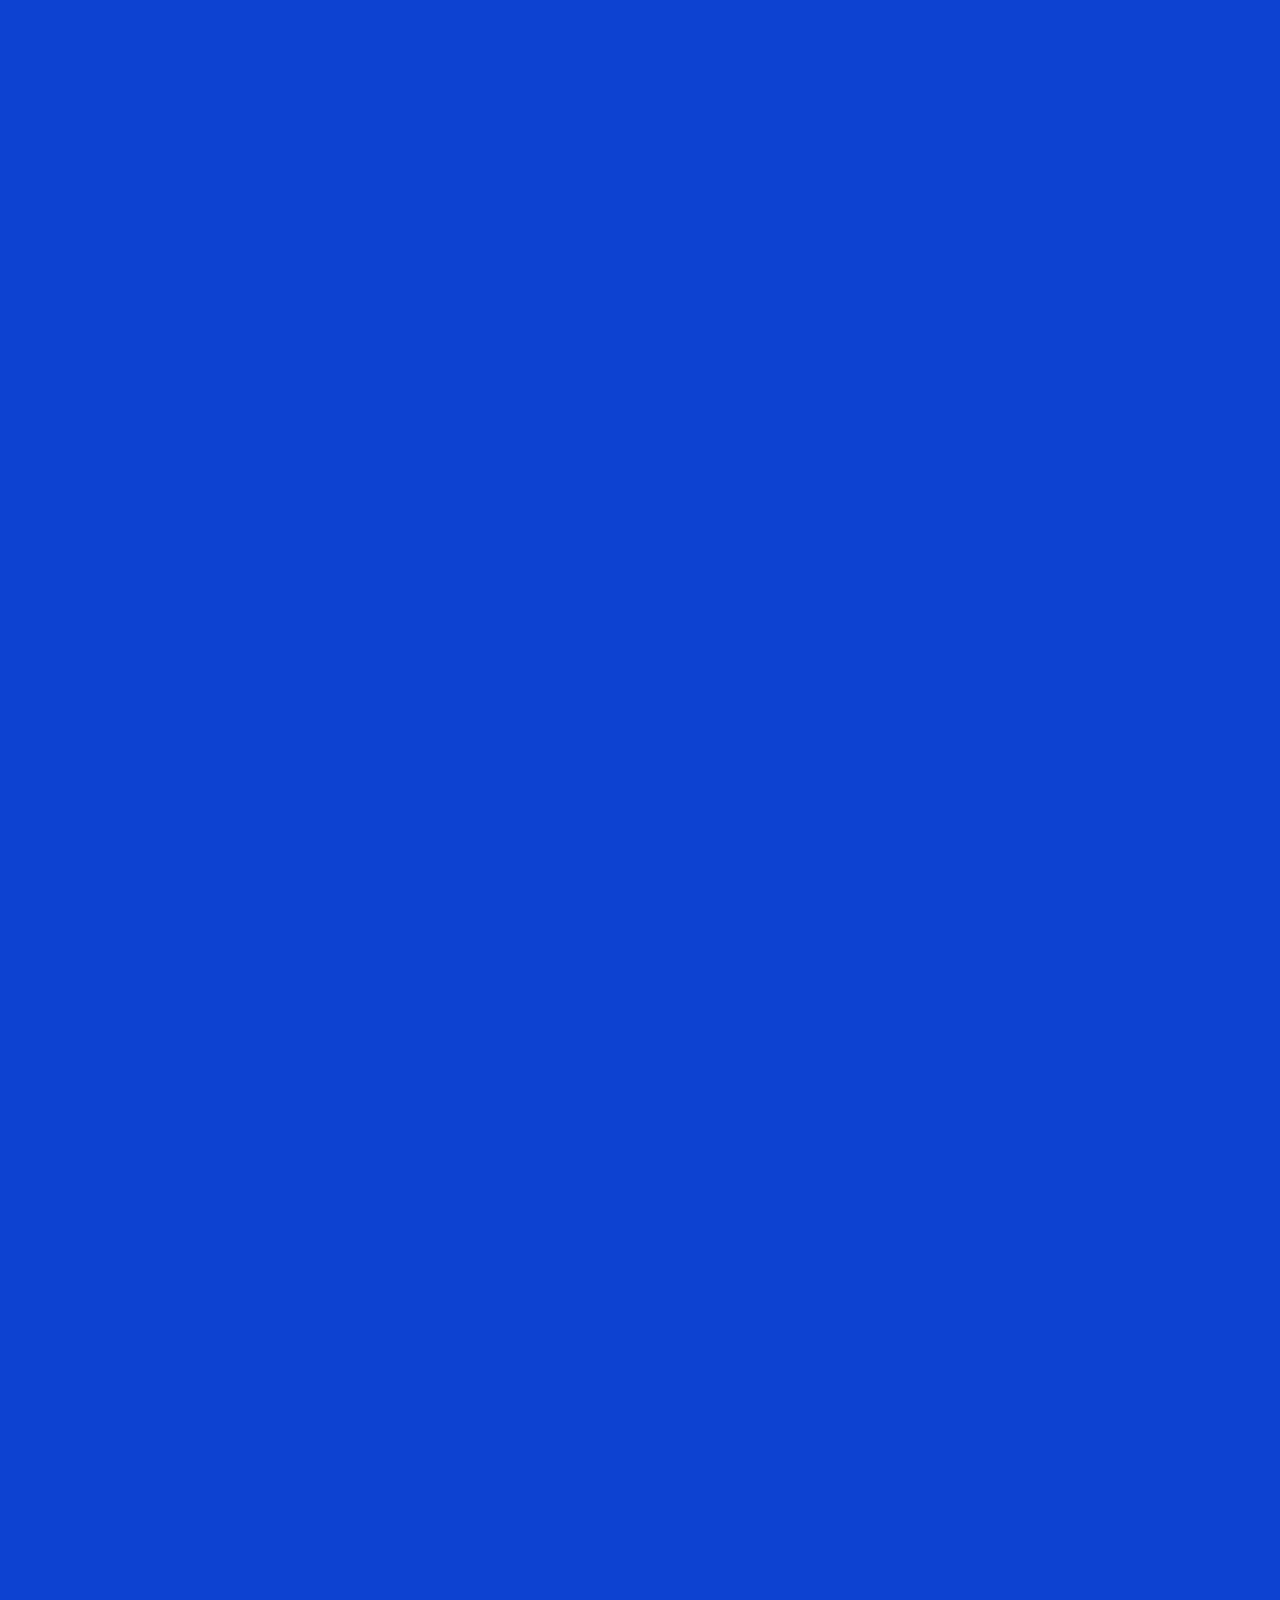
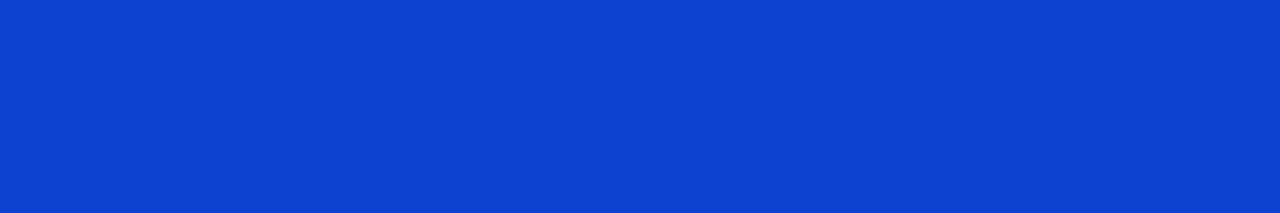
==== commit 50818cc4: "contact us editing" ====
--- a/contact.html
+++ b/contact.html
@@ -135,7 +135,7 @@
 							<div class="col-md-6 mt-4">
 								<input class="hover-target" name="location" type="text" placeholder="City, Country:" autocomplete="off"/>
 							</div>	
-							<div class="col-md-6 mt-4 hover-target">
+							<!-- <div class="col-md-6 mt-4 hover-target">
 								<select name="budget" class="wide">
 									<option data-display="Budget">Budget</option>
 									<option value="1">$2000 - $5000</option>
@@ -155,13 +155,13 @@
 									<option value="5">Motion Graphics</option>
 									<option value="6">Graphic Design</option>
 								</select>
-							</div>	
-							<div class="col-md-6 mt-4">
+							</div>	 -->
+							<!-- <div class="col-md-6 mt-4">
 								<input class="hover-target" name="name" type="text" placeholder="Company Name:" autocomplete="off"/>
 							</div>	
 							<div class="col-md-6 mt-4">
 								<input class="hover-target" name="name" type="text" placeholder="Website:" autocomplete="off"/>
-							</div>	
+							</div>	 -->
 							<div class="col-md-12 mt-4">
 								<textarea class="hover-target" name="message" placeholder="Tell Us Everything *"></textarea>
 							</div>
--- a/css/style.css
+++ b/css/style.css
@@ -1120,16 +1120,16 @@
 }
 .case-study-images li .img-hero-background-over{
 	position: absolute;
-	width: 60%;
-	height: 60%;
+	width: 70%;
+	height: 65%;
 	-webkit-background-size: cover;
 	-moz-background-size: cover;
 	-o-background-size: cover;
 	background-size: cover;
 	background-position:center center;
 	background-repeat:no-repeat;
-	top: 20%;
-	left: 20%;
+	top: 15%;
+	left: 15%;
 	overflow: hidden;
 	list-style:none;
 	opacity: 0;
